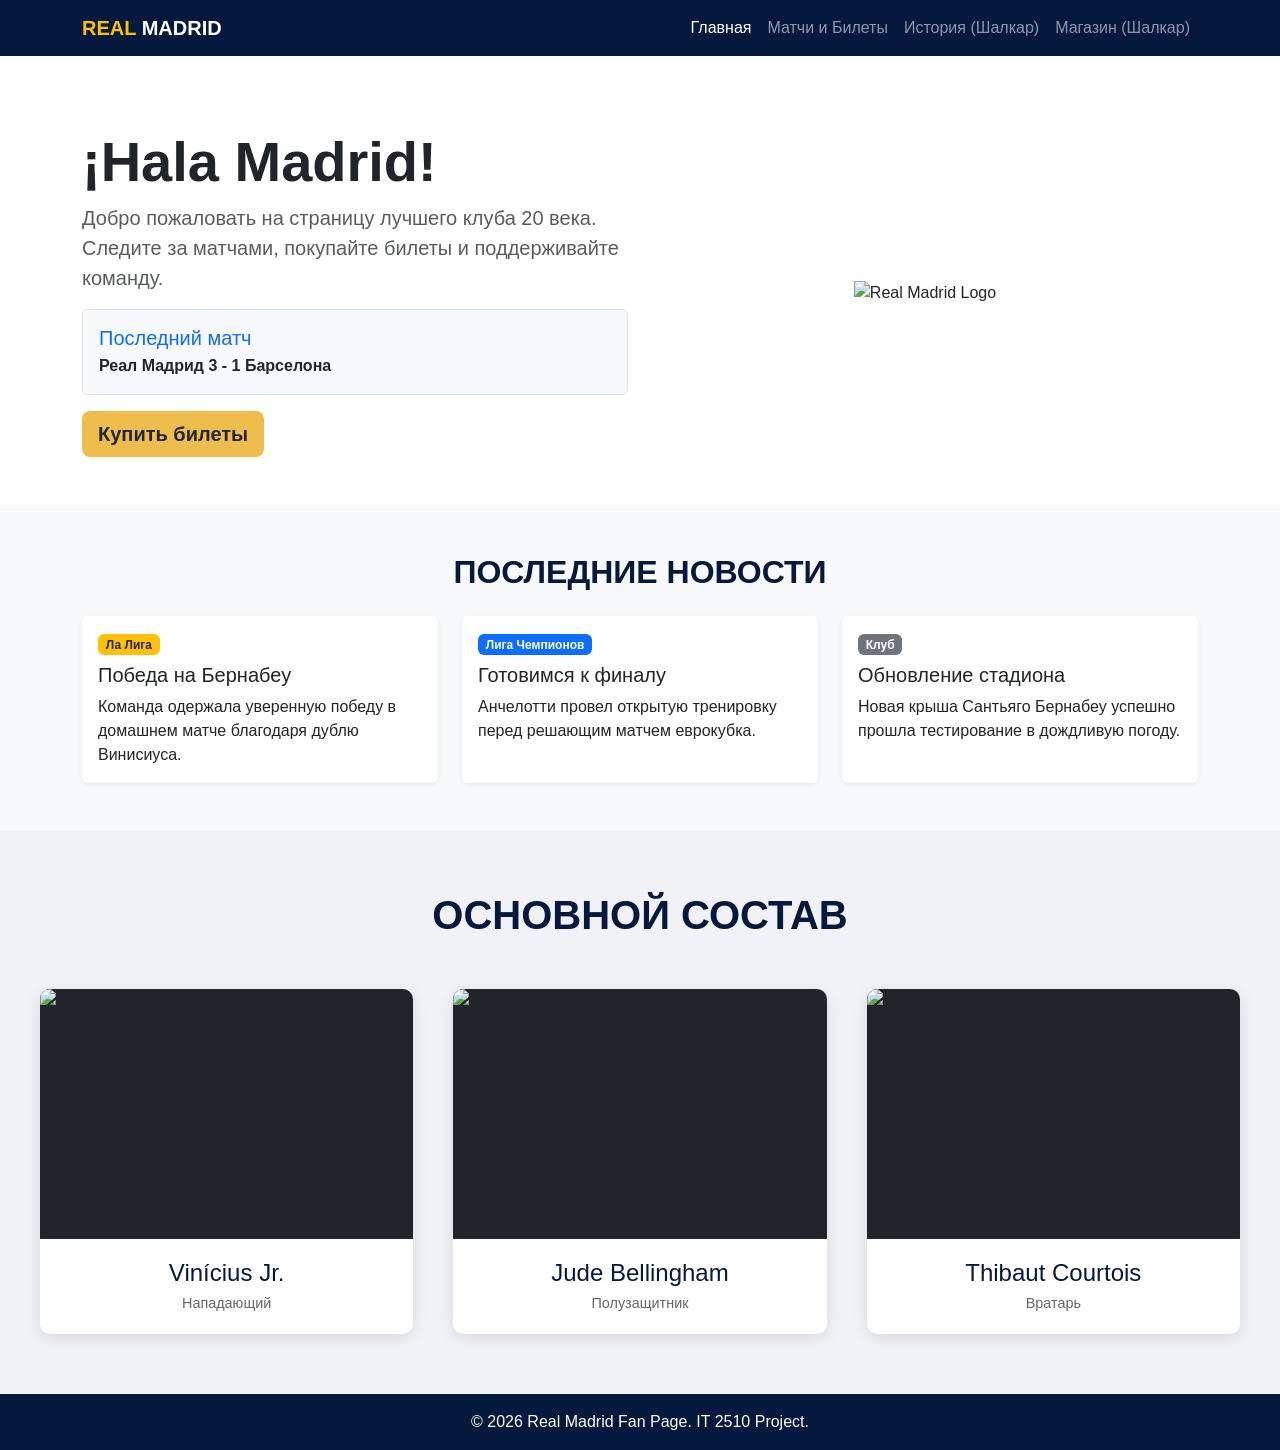
==== index.html @ 67855350 "Rename index.html.html to index.html" ====
<!DOCTYPE html>
<html lang="ru">
<head>
    <meta charset="UTF-8">
    <meta name="viewport" content="width=device-width, initial-scale=1.0">
    <title>Real Madrid - Главная</title>
    <link href="https://cdn.jsdelivr.net/npm/bootstrap@5.3.2/dist/css/bootstrap.min.css" rel="stylesheet">
    <link rel="stylesheet" href="style.css">
</head>
<body>
    <nav class="navbar navbar-expand-lg navbar-dark rm-navbar">
        <div class="container">
            <a class="navbar-brand fw-bold text-uppercase" href="index.html">
                <span class="text-warning">Real</span> Madrid
            </a>
            <button class="navbar-toggler" type="button" data-bs-toggle="collapse" data-bs-target="#navbarNav">
                <span class="navbar-toggler-icon"></span>
            </button>
            <div class="collapse navbar-collapse" id="navbarNav">
                <ul class="navbar-nav ms-auto">
                    <li class="nav-item"><a class="nav-link active" href="index.html">Главная</a></li>
                    <li class="nav-item"><a class="nav-link" href="matches.html">Матчи и Билеты</a></li>
                    <li class="nav-item"><a class="nav-link" href="history.html">История (Шалкар)</a></li>
                    <li class="nav-item"><a class="nav-link" href="store.html">Магазин (Шалкар)</a></li>
                </ul>
            </div>
        </div>
    </nav>

    <section id="hero" class="container mt-5 pt-4 pb-5">
        <div class="row align-items-center">
            <div class="col-12 col-md-6 order-1 order-md-1 text-center text-md-start">
                <h1 class="display-4 fw-bold">¡Hala Madrid!</h1>
                <p class="lead text-muted">Добро пожаловать на страницу лучшего клуба 20 века. Следите за матчами, покупайте билеты и поддерживайте команду.</p>
                <div class="p-3 mb-3 bg-light rounded border">
                    <h5 class="text-primary mb-1">Последний матч</h5>
                    <strong>Реал Мадрид 3 - 1 Барселона</strong>
                </div>
                <a href="matches.html" class="btn btn-warning btn-lg fw-bold text-dark">Купить билеты</a>
            </div>
            <div class="col-12 col-md-6 order-2 order-md-2 mt-4 mt-md-0 d-none d-md-block text-center">
                <img src="https://upload.wikimedia.org/wikipedia/ru/thumb/8/8a/FC_Real_Madrid_Logo.svg/500px-FC_Real_Madrid_Logo.svg.png" alt="Real Madrid Logo" class="img-fluid" style="max-height: 350px;">
            </div>
        </div>
    </section>

    <section id="news" class="bg-light py-5">
        <div class="container">
            <h2 class="text-center mb-4 rm-title">Последние новости</h2>
            <div class="row g-4">
                <div class="col-12 col-md-6 col-lg-4">
                    <div class="card h-100 shadow-sm border-0">
                        <div class="card-body">
                            <span class="badge bg-warning text-dark mb-2">Ла Лига</span>
                            <h5 class="card-title">Победа на Бернабеу</h5>
                            <p class="card-text">Команда одержала уверенную победу в домашнем матче благодаря дублю Винисиуса.</p>
                        </div>
                    </div>
                </div>
                <div class="col-12 col-md-6 col-lg-4">
                    <div class="card h-100 shadow-sm border-0">
                        <div class="card-body">
                            <span class="badge bg-primary mb-2">Лига Чемпионов</span>
                            <h5 class="card-title">Готовимся к финалу</h5>
                            <p class="card-text">Анчелотти провел открытую тренировку перед решающим матчем еврокубка.</p>
                        </div>
                    </div>
                </div>
                <div class="col-12 col-md-6 col-lg-4">
                    <div class="card h-100 shadow-sm border-0">
                        <div class="card-body">
                            <span class="badge bg-secondary mb-2">Клуб</span>
                            <h5 class="card-title">Обновление стадиона</h5>
                            <p class="card-text">Новая крыша Сантьяго Бернабеу успешно прошла тестирование в дождливую погоду.</p>
                        </div>
                    </div>
                </div>
            </div>
        </div>
    </section>

    <section id="squad" class="custom-squad-section">
        <div class="custom-container">
            <h2 class="custom-heading">Основной состав</h2>
            <div class="custom-grid">
                <div class="player-card">
                    <div class="player-photo">
                        <img src="https://commons.wikimedia.org/wiki/Special:FilePath/Vinicius_Jr_2018_(cropped).jpg?width=600" alt="Vinícius Jr.">
                    </div>
                    <div class="player-info">
                        <h3 class="player-name">Vinícius Jr.</h3>
                        <p class="player-role">Нападающий</p>
                    </div>
                    <div class="player-stats">
                        <p>Голы: 15</p>
                        <p>Ассисты: 8</p>
                    </div>
                </div>
                <div class="player-card">
                    <div class="player-photo">
                        <img src="https://commons.wikimedia.org/wiki/Special:FilePath/25th_Laureus_World_Sports_Awards_-_Red_Carpet_-_Jude_Bellingham_-_240422_190551-2_(cropped).jpg?width=600" alt="Jude Bellingham">
                    </div>
                    <div class="player-info">
                        <h3 class="player-name">Jude Bellingham</h3>
                        <p class="player-role">Полузащитник</p>
                    </div>
                    <div class="player-stats">
                        <p>Голы: 20</p>
                        <p>Ассисты: 6</p>
                    </div>
                </div>
                <div class="player-card">
                    <div class="player-photo">
                        <img src="https://commons.wikimedia.org/wiki/Special:FilePath/Thibaut_Courtois_at_the_2018_World_Cup_(cropped).jpg?width=600" alt="Thibaut Courtois">
                    </div>
                    <div class="player-info">
                        <h3 class="player-name">Thibaut Courtois</h3>
                        <p class="player-role">Вратарь</p>
                    </div>
                    <div class="player-stats">
                        <p>Сухие матчи: 12</p>
                        <p>Сейвы: 45</p>
                    </div>
                </div>
            </div>
        </div>
    </section>

    <footer class="rm-navbar text-white text-center py-3">
        <p class="mb-0">© 2026 Real Madrid Fan Page. IT 2510 Project.</p>
    </footer>

    <script src="https://cdn.jsdelivr.net/npm/bootstrap@5.3.2/dist/js/bootstrap.bundle.min.js"></script>
</body>
</html>
---- style.css ----
/* Базовые цвета Реал Мадрид */
:root {
    --rm-blue: #04193d;
    --rm-gold: #eebd4e;
    --rm-white: #ffffff;
}

body {
    font-family: 'Segoe UI', Tahoma, Geneva, Verdana, sans-serif;
}

/* Стилизация компонентов Bootstrap под цвета клуба */
.rm-navbar {
    background-color: var(--rm-blue);
}

.rm-title {
    color: var(--rm-blue);
    font-weight: 700;
    text-transform: uppercase;
}

.btn-warning {
    background-color: var(--rm-gold);
    border: none;
}
.btn-warning:hover {
    background-color: #d1a33a;
}

/* =========================================
   СЕКЦИЯ "СОСТАВ КОМАНДЫ" (Custom CSS)
   ========================================= */
.custom-squad-section {
    padding: 60px 20px;
    background-color: #f0f2f5;
}
.custom-container {
    max-width: 1200px;
    margin: 0 auto;
}
.custom-heading {
    text-align: center;
    font-size: 2rem;
    color: var(--rm-blue);
    margin-bottom: 30px;
    text-transform: uppercase;
    font-weight: bold;
}
.custom-grid {
    display: grid;
    grid-template-columns: 1fr;
    gap: 20px;
}
.player-card {
    background-color: var(--rm-white);
    border-radius: 10px;
    overflow: hidden;
    position: relative;
    box-shadow: 0 4px 15px rgba(0,0,0,0.1);
    transition: transform 0.3s ease;
}
.player-info {
    padding: 20px;
    text-align: center;
}
.player-name {
    font-size: 1.2rem;
    margin: 0 0 5px 0;
    color: var(--rm-blue);
}
.player-role {
    color: #666;
    margin: 0;
    font-size: 0.9rem;
}
.player-stats {
    position: absolute;
    top: 0;
    left: 0;
    width: 100%;
    height: 250px;
    background-color: rgba(4, 25, 61, 0.9);
    color: var(--rm-gold);
    display: flex;
    flex-direction: column;
    justify-content: center;
    align-items: center;
    opacity: 0;
    transition: opacity 0.3s ease;
}
.player-card:hover .player-stats {
    opacity: 1;
}
.player-photo {
    position: relative;
    height: 250px;
    background-color: #212529;
    display: flex;
    align-items: center;
    justify-content: center;
    overflow: hidden;
}
.player-photo img {
    position: absolute;
    top: 0;
    left: 0;
    width: 100%;
    height: 100%;
    object-fit: cover;
    object-position: top center;
}
@media (min-width: 768px) {
    .custom-grid { grid-template-columns: repeat(2, 1fr); gap: 30px; }
    .player-name { font-size: 1.5rem; }
}
@media (min-width: 1280px) {
    .custom-grid { grid-template-columns: repeat(3, 1fr); gap: 40px; }
    .custom-heading { font-size: 2.5rem; margin-bottom: 50px; }
}

/* =========================================
   ТАБЛИЦЫ И ФОРМЫ (Midterm)
   ========================================= */
.rm-table-header {
    background-color: var(--rm-blue);
    border-color: var(--rm-blue);
}
.form-label.fw-bold {
    color: var(--rm-blue);
}
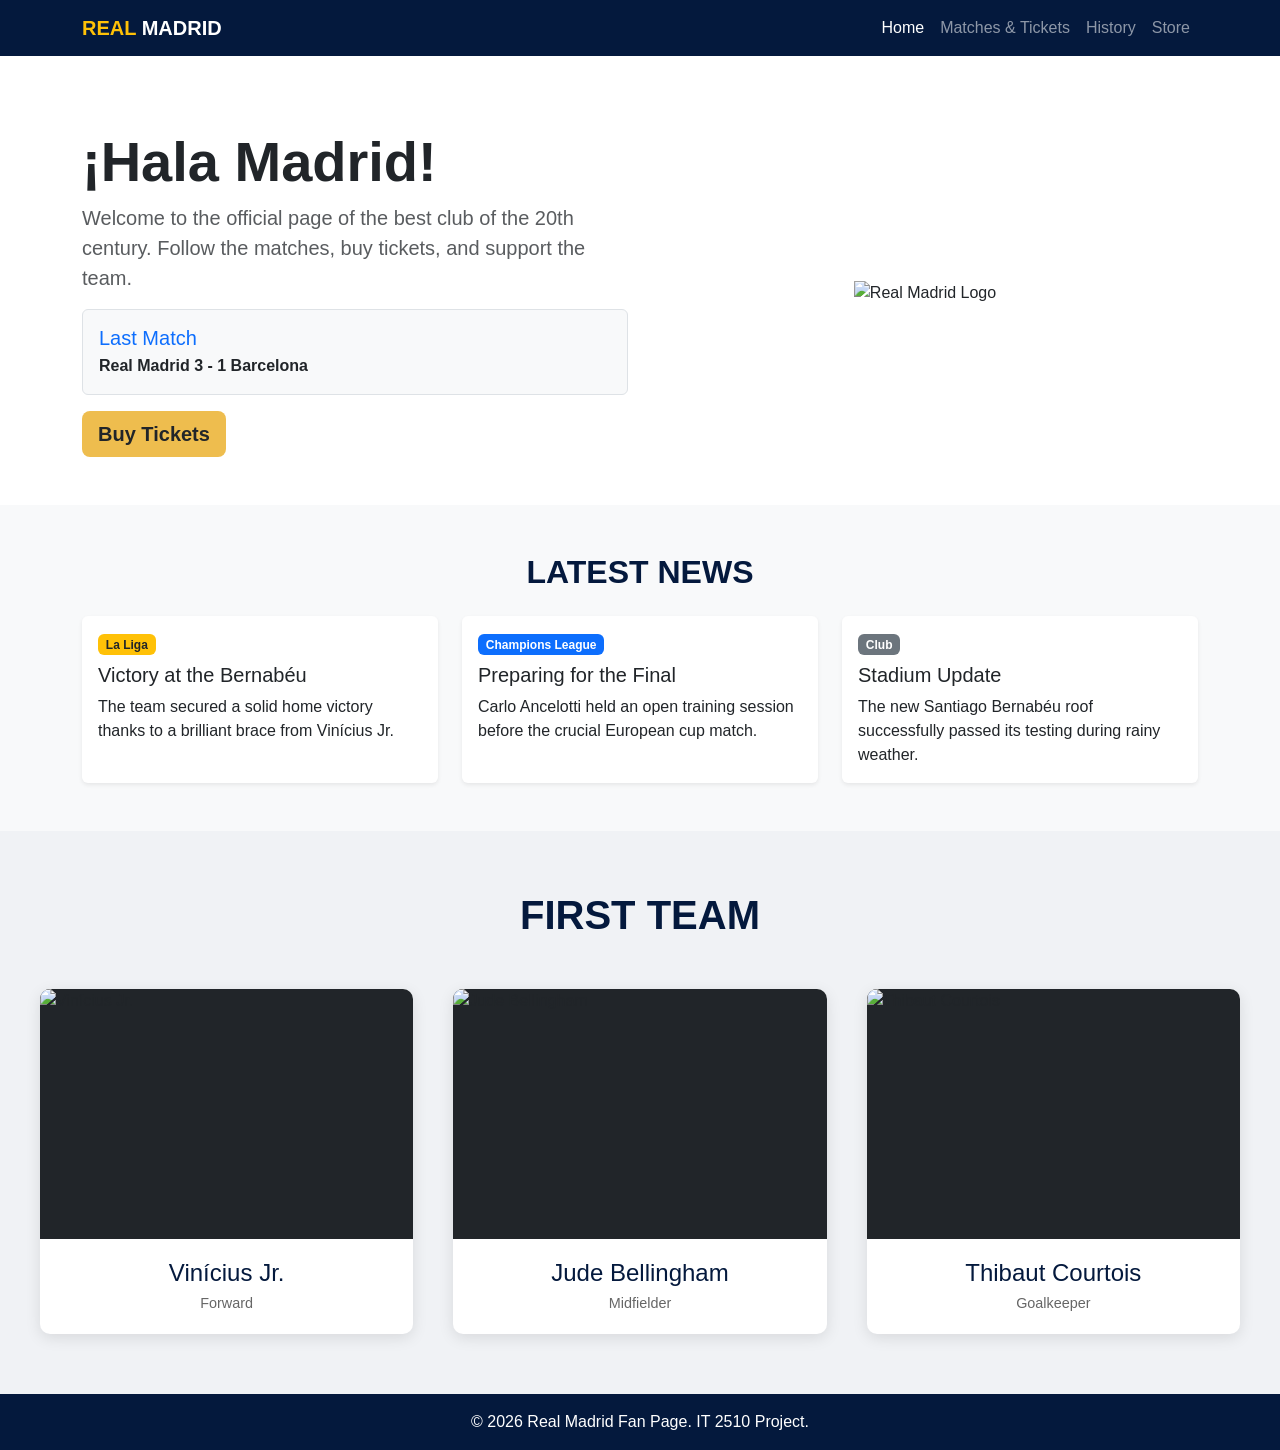
==== commit 452aa58b: "Update index.html" ====
--- a/index.html
+++ b/index.html
@@ -1,9 +1,9 @@
 <!DOCTYPE html>
-<html lang="ru">
+<html lang="en">
 <head>
     <meta charset="UTF-8">
     <meta name="viewport" content="width=device-width, initial-scale=1.0">
-    <title>Real Madrid - Главная</title>
+    <title>Real Madrid - Home</title>
     <link href="https://cdn.jsdelivr.net/npm/bootstrap@5.3.2/dist/css/bootstrap.min.css" rel="stylesheet">
     <link rel="stylesheet" href="style.css">
 </head>
@@ -18,10 +18,10 @@
             </button>
             <div class="collapse navbar-collapse" id="navbarNav">
                 <ul class="navbar-nav ms-auto">
-                    <li class="nav-item"><a class="nav-link active" href="index.html">Главная</a></li>
-                    <li class="nav-item"><a class="nav-link" href="matches.html">Матчи и Билеты</a></li>
-                    <li class="nav-item"><a class="nav-link" href="history.html">История (Шалкар)</a></li>
-                    <li class="nav-item"><a class="nav-link" href="store.html">Магазин (Шалкар)</a></li>
+                    <li class="nav-item"><a class="nav-link active" href="index.html">Home</a></li>
+                    <li class="nav-item"><a class="nav-link" href="matches.html">Matches & Tickets</a></li>
+                    <li class="nav-item"><a class="nav-link" href="history.html">History</a></li>
+                    <li class="nav-item"><a class="nav-link" href="store.html">Store</a></li>
                 </ul>
             </div>
         </div>
@@ -31,12 +31,12 @@
         <div class="row align-items-center">
             <div class="col-12 col-md-6 order-1 order-md-1 text-center text-md-start">
                 <h1 class="display-4 fw-bold">¡Hala Madrid!</h1>
-                <p class="lead text-muted">Добро пожаловать на страницу лучшего клуба 20 века. Следите за матчами, покупайте билеты и поддерживайте команду.</p>
+                <p class="lead text-muted">Welcome to the official page of the best club of the 20th century. Follow the matches, buy tickets, and support the team.</p>
                 <div class="p-3 mb-3 bg-light rounded border">
-                    <h5 class="text-primary mb-1">Последний матч</h5>
-                    <strong>Реал Мадрид 3 - 1 Барселона</strong>
+                    <h5 class="text-primary mb-1">Last Match</h5>
+                    <strong>Real Madrid 3 - 1 Barcelona</strong>
                 </div>
-                <a href="matches.html" class="btn btn-warning btn-lg fw-bold text-dark">Купить билеты</a>
+                <a href="matches.html" class="btn btn-warning btn-lg fw-bold text-dark">Buy Tickets</a>
             </div>
             <div class="col-12 col-md-6 order-2 order-md-2 mt-4 mt-md-0 d-none d-md-block text-center">
                 <img src="https://upload.wikimedia.org/wikipedia/ru/thumb/8/8a/FC_Real_Madrid_Logo.svg/500px-FC_Real_Madrid_Logo.svg.png" alt="Real Madrid Logo" class="img-fluid" style="max-height: 350px;">
@@ -46,32 +46,32 @@
 
     <section id="news" class="bg-light py-5">
         <div class="container">
-            <h2 class="text-center mb-4 rm-title">Последние новости</h2>
+            <h2 class="text-center mb-4 rm-title">Latest News</h2>
             <div class="row g-4">
                 <div class="col-12 col-md-6 col-lg-4">
                     <div class="card h-100 shadow-sm border-0">
                         <div class="card-body">
-                            <span class="badge bg-warning text-dark mb-2">Ла Лига</span>
-                            <h5 class="card-title">Победа на Бернабеу</h5>
-                            <p class="card-text">Команда одержала уверенную победу в домашнем матче благодаря дублю Винисиуса.</p>
+                            <span class="badge bg-warning text-dark mb-2">La Liga</span>
+                            <h5 class="card-title">Victory at the Bernabéu</h5>
+                            <p class="card-text">The team secured a solid home victory thanks to a brilliant brace from Vinícius Jr.</p>
                         </div>
                     </div>
                 </div>
                 <div class="col-12 col-md-6 col-lg-4">
                     <div class="card h-100 shadow-sm border-0">
                         <div class="card-body">
-                            <span class="badge bg-primary mb-2">Лига Чемпионов</span>
-                            <h5 class="card-title">Готовимся к финалу</h5>
-                            <p class="card-text">Анчелотти провел открытую тренировку перед решающим матчем еврокубка.</p>
+                            <span class="badge bg-primary mb-2">Champions League</span>
+                            <h5 class="card-title">Preparing for the Final</h5>
+                            <p class="card-text">Carlo Ancelotti held an open training session before the crucial European cup match.</p>
                         </div>
                     </div>
                 </div>
                 <div class="col-12 col-md-6 col-lg-4">
                     <div class="card h-100 shadow-sm border-0">
                         <div class="card-body">
-                            <span class="badge bg-secondary mb-2">Клуб</span>
-                            <h5 class="card-title">Обновление стадиона</h5>
-                            <p class="card-text">Новая крыша Сантьяго Бернабеу успешно прошла тестирование в дождливую погоду.</p>
+                            <span class="badge bg-secondary mb-2">Club</span>
+                            <h5 class="card-title">Stadium Update</h5>
+                            <p class="card-text">The new Santiago Bernabéu roof successfully passed its testing during rainy weather.</p>
                         </div>
                     </div>
                 </div>
@@ -81,7 +81,7 @@
 
     <section id="squad" class="custom-squad-section">
         <div class="custom-container">
-            <h2 class="custom-heading">Основной состав</h2>
+            <h2 class="custom-heading">First Team</h2>
             <div class="custom-grid">
                 <div class="player-card">
                     <div class="player-photo">
@@ -89,11 +89,11 @@
                     </div>
                     <div class="player-info">
                         <h3 class="player-name">Vinícius Jr.</h3>
-                        <p class="player-role">Нападающий</p>
+                        <p class="player-role">Forward</p>
                     </div>
                     <div class="player-stats">
-                        <p>Голы: 15</p>
-                        <p>Ассисты: 8</p>
+                        <p>Goals: 15</p>
+                        <p>Assists: 8</p>
                     </div>
                 </div>
                 <div class="player-card">
@@ -102,11 +102,11 @@
                     </div>
                     <div class="player-info">
                         <h3 class="player-name">Jude Bellingham</h3>
-                        <p class="player-role">Полузащитник</p>
+                        <p class="player-role">Midfielder</p>
                     </div>
                     <div class="player-stats">
-                        <p>Голы: 20</p>
-                        <p>Ассисты: 6</p>
+                        <p>Goals: 20</p>
+                        <p>Assists: 6</p>
                     </div>
                 </div>
                 <div class="player-card">
@@ -115,11 +115,11 @@
                     </div>
                     <div class="player-info">
                         <h3 class="player-name">Thibaut Courtois</h3>
-                        <p class="player-role">Вратарь</p>
+                        <p class="player-role">Goalkeeper</p>
                     </div>
                     <div class="player-stats">
-                        <p>Сухие матчи: 12</p>
-                        <p>Сейвы: 45</p>
+                        <p>Clean Sheets: 12</p>
+                        <p>Saves: 45</p>
                     </div>
                 </div>
             </div>
